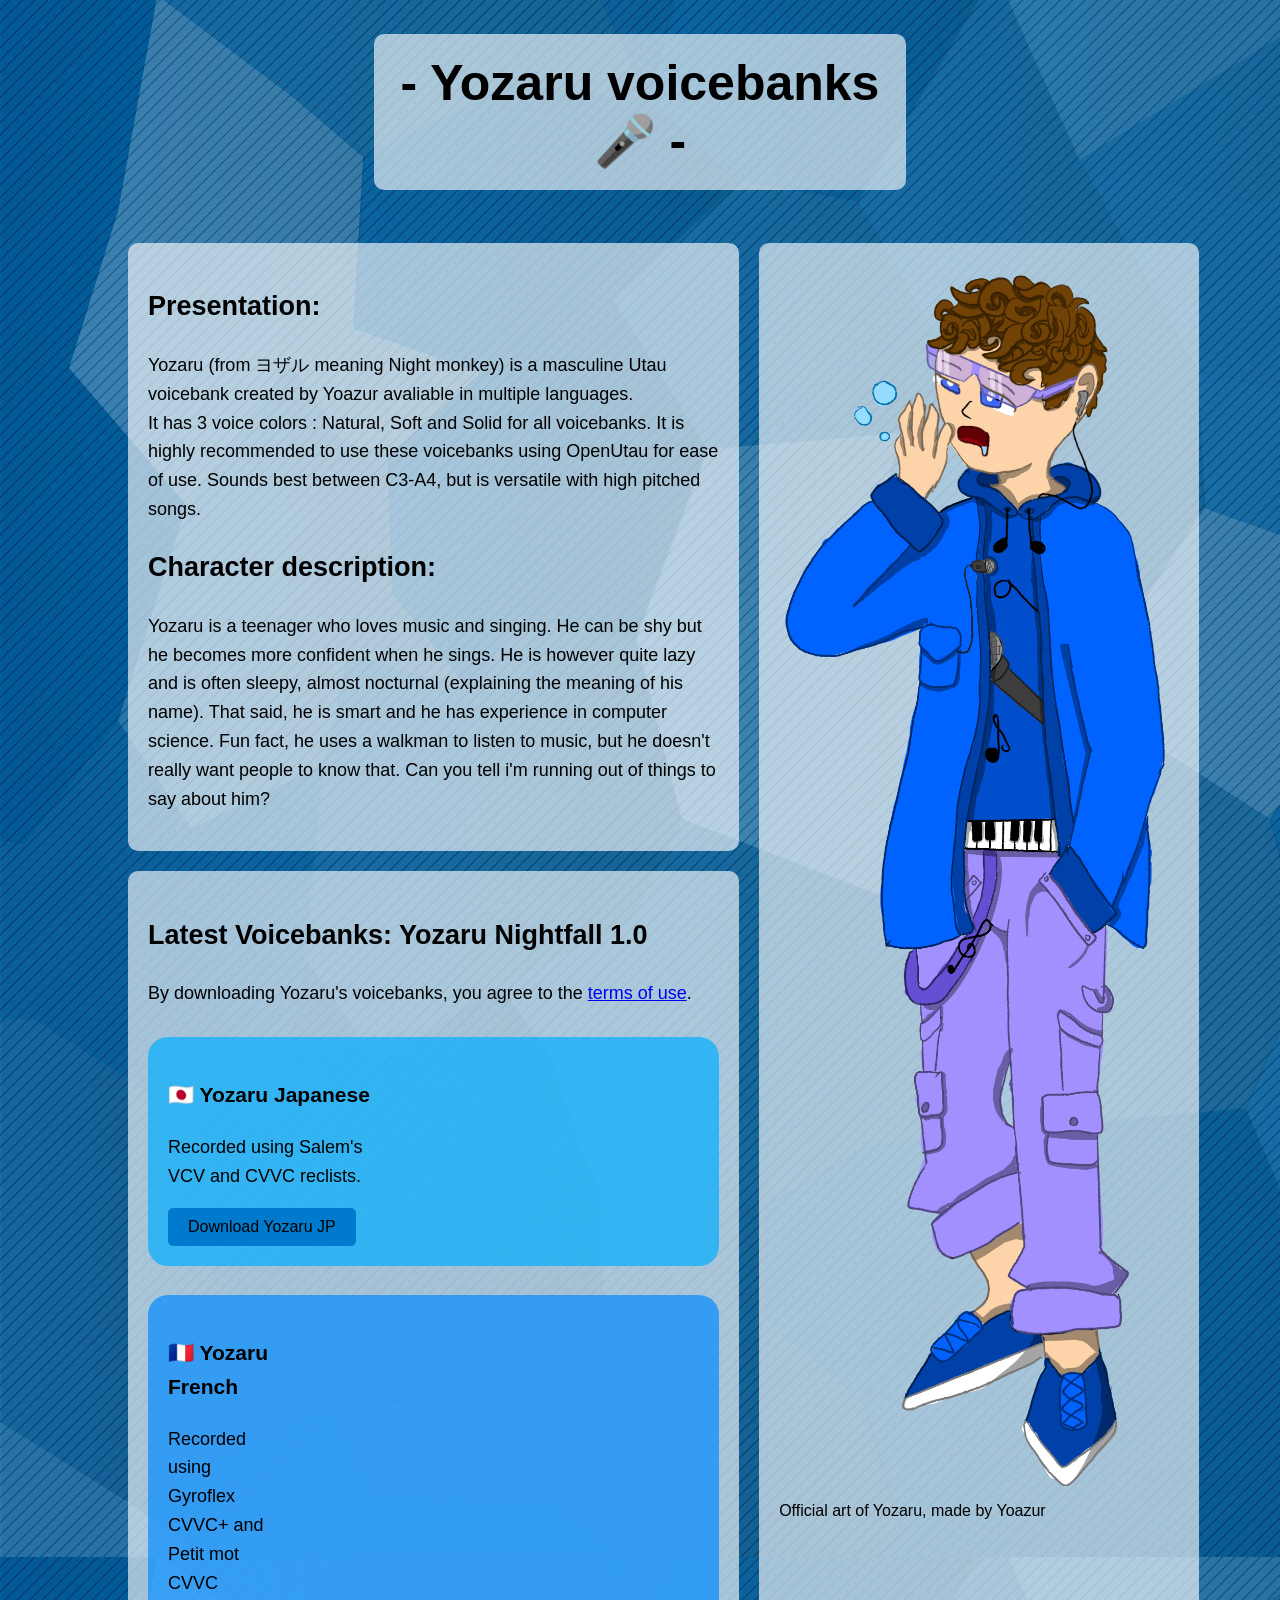
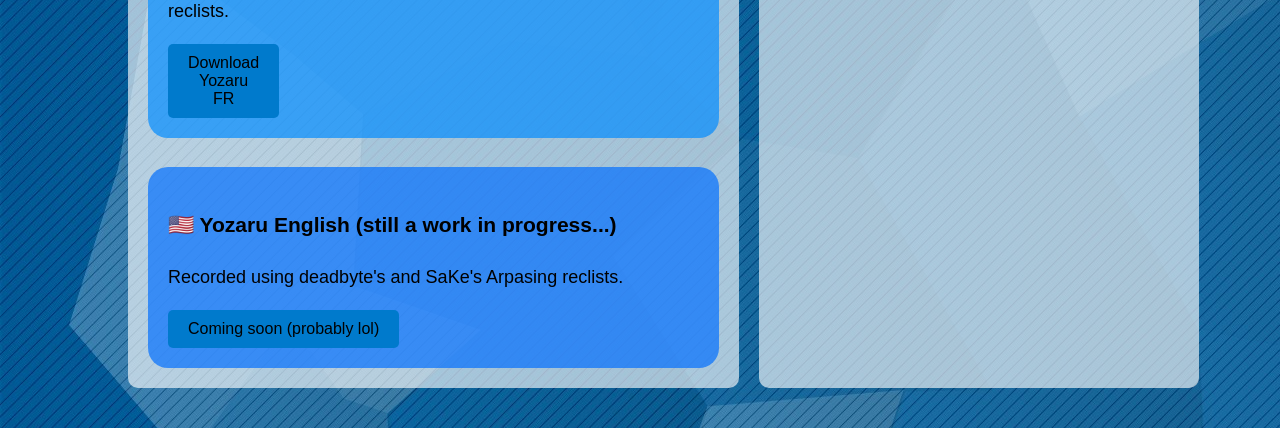
==== index.html @ 1a732247 "Merge branch 'main' of https://github.com/Yo295/Yozaru-Voicebank-Website" ====
<!DOCTYPE html>
<html lang="en">

<head>
    <meta charset="UTF-8">
    <meta name="viewport" content="width=device-width, initial-scale=1.0">
    <title>Yozaru - Home</title>
    <link rel="stylesheet" href="styles.css">
</head>

<body>
    <div class="title">
        <h1>- Yozaru voicebanks &#127908; - </h1>
    </div>
    <div class="content">
        <div class="left">
            <div class="presentation-text">
                <h2>Presentation:</h2>
                <p>Yozaru (from ヨザル meaning Night monkey) is a masculine Utau voicebank created by Yoazur avaliable in
                    multiple
                    languages. <br>It has 3 voice colors : Natural, Soft and Solid for all voicebanks. It is highly
                    recommended to use these voicebanks using OpenUtau for ease of use. Sounds best between C3-A4, but
                    is versatile with high pitched songs.
                </p>
                <h2>Character description:</h2>
                <p>
                    Yozaru is a teenager who loves music and singing. He can be shy but he becomes more confident when
                    he sings. He is however quite lazy and is often sleepy, almost nocturnal (explaining the meaning of
                    his name). That said, he is smart and
                    he has experience in computer science. Fun fact, he uses a walkman to listen to music, but he
                    doesn't really want people to know that. Can you tell i'm running out of things to say about him?
                </p>
            </div>
            <div class="voicebanks">
                <h2>Latest Voicebanks: Yozaru Nightfall 1.0</h2>
                By downloading Yozaru's voicebanks, you agree to the <a href="terms_of_use.html" target="_self">terms of
                    use</a>. <br><br>
                <div class="JP">
                    <div>
                        <h3> &#x1f1ef&#x1f1f5 Yozaru Japanese</h3>
                        <p>Recorded using Salem's VCV and CVVC reclists.
                        </p>
                        <a href="https://drive.google.com/file/d/1qgrfmWkVcoxGDNQdmY0T8PAqtCThz3Hq/view?usp=sharing"
                            target="_blank"><button>Download Yozaru JP</button></a> <br>
                    </div>
                    <div>
                        <iframe width="1517" height="853" src="https://www.youtube.com/embed/-lU3liBdBt4"
                            title="[UTAU COVER] Lost One&#39;s Weeping - Yozaru cover | Voicebank release"
                            frameborder="0"
                            allow="accelerometer; autoplay; clipboard-write; encrypted-media; gyroscope; picture-in-picture; web-share"
                            referrerpolicy="strict-origin-when-cross-origin" allowfullscreen></iframe>
                    </div>
                </div><br>
                <div class="FR">
                    <div>
                        <h3> &#x1f1eb&#x1f1f7 Yozaru French</h3>
                        <p>Recorded using Gyroflex CVVC+ and Petit mot CVVC reclists.
                        </p>
                        <a href="https://drive.google.com/file/d/1gNb3ELRHUPMVfpPlw5T2YALFEEBolM-c/view?usp=sharing"><button>Download Yozaru FR</button></a>
                    </div><br>
                    <div>
                        <iframe width="320" height="180" src="https://www.youtube.com/embed/71ybtT9jLik"
                            title="[UTAU COVER] Tour de France - Yozaru cover | Voicebank release +UST" frameborder="0"
                            allow="accelerometer; autoplay; clipboard-write; encrypted-media; gyroscope; picture-in-picture; web-share"
                            referrerpolicy="strict-origin-when-cross-origin" allowfullscreen></iframe>
                    </div>
                </div> <br>
                <div class="EN">
                    <h3> &#x1f1fa&#x1f1f8 Yozaru English (still a work in progress...)</h3>
                    <p>Recorded using deadbyte's and SaKe's Arpasing reclists.
                    </p>
                    <a href=""><button>Coming soon (probably lol)</button></a>
                </div>
            </div>
        </div>
        <div class="portrait">
            <img src="Yozaru design V3.png" alt="Yozaru portrait design" class="portrait-image">
            <p>Official art of Yozaru, made by Yoazur</p>
        </div>
    </div>
</body>

</html>
---- styles.css ----
@media only screen and (min-width: 1200px) {
body
{
    font-family: Arial, sans-serif;
    background-color: #00b7ff;
    background-image: url('background08.jpg');
    padding-left: 100px;
    padding-right: 100px;
}

.title
{
    text-align: center;
    background-color: #ffffffa1;
    width: 50%;
    margin: 0 auto;
    border-radius: 10px;
}

h1
{
    color: #000000;
    padding: 20px;
    font-size: 50px;
}

.content
{
    margin: 20px auto;
    padding: 20px;
    border-radius: 10px;
    display: flex;
    flex-direction: row;
    gap: 20px;
    
}

.presentation-text
{
    font-size: 18px;
    line-height: 1.6;
    align-self: flex-start;
    background-color: #ffffffa1;
    padding: 20px;
    border-radius: 10px;
    height: auto;
}

.portrait
{
    max-width: 1000px;
    height: auto;
    background-color: #ffffffa1;
    padding: 20px;
    border-radius: 10px;
}

.portrait-image
{
    max-width: 400px;
    height: auto;
    display: block;
    margin: 0 auto;
}

.voicebanks
{
    background-color: #ffffffa1;
    padding: 20px;
    border-radius: 10px;
    height: auto;
    font-size: 18px;
    line-height: 1.6;
}

.left
{
    display: flex;
    flex-direction: column;
    gap: 20px;
}

button
{
    background-color: #007acc;
    color: #000000;
    padding: 10px 20px;
    border: none;
    border-radius: 5px;
    cursor: pointer;
    font-size: 16px;
}

.JP
{
    background-color: #00aeffb0;
    padding: 20px;
    border-radius: 20px;
    color: #000000;
    display: flex;
}

.FR
{
    background-color: #008cffb0;
    padding: 20px;
    border-radius: 20px;
    color: #000000;
    display: flex;
    gap: 60px;
}

.EN
{
    background-color: #006effb0;
    padding: 20px;
    border-radius: 20px;
    color: #000000;
}

iframe
{
    border-radius: 20px;
    height: auto;
    width: auto;
}

}















@media only screen and (max-width: 1200px) {
body
{
    font-family: Arial, sans-serif;
    background-color: #00b7ff;
    background-image: url('background08.jpg');
    padding-left: 5px;
    padding-right: 5px;
}

.title
{
    text-align: center;
    background-color: #ffffffa1;
    width: 100%;
    margin: 0 auto;
    border-radius: 10px;
    font-size: 24px;
}

h1
{
    color: #000000;
    padding: 20px;
    font-size: 50px;
}

.content
{
    margin: 20px auto;
    padding: 0px;
    border-radius: 10px;
    display: flex;
    flex-direction: column;
    gap: 20px;
    
}

.presentation-text
{
    font-size: 18px;
    line-height: 1.6;
    align-self: flex-start;
    background-color: #ffffffa1;
    padding: 20px;
    border-radius: 10px;
    height: auto;
}

.portrait
{
    max-width: 1000px;
    height: auto;
    background-color: #ffffffa1;
    padding: 20px;
    border-radius: 10px;
}

.portrait-image
{
    max-width: 400px;
    height: auto;
    display: block;
    margin: 0 auto;
}

.voicebanks
{
    background-color: #ffffffa1;
    padding: 20px;
    border-radius: 10px;
    height: auto;
    font-size: 18px;
    line-height: 1.6;
}

.left
{
    display: flex;
    flex-direction: column;
    gap: 20px;
}

button
{
    background-color: #007acc;
    color: #000000;
    padding: 10px 20px;
    border: none;
    border-radius: 5px;
    cursor: pointer;
    font-size: 16px;
}

.JP
{
    background-color: #00aeffb0;
    padding: 20px;
    border-radius: 20px;
    color: #000000;
}

.JP iframe {
    max-width: 720px;
    width: 100%;
}

.FR
{
    background-color: #008cffb0;
    padding: 20px;
    border-radius: 20px;
    color: #000000;
}

.FR iframe {
    max-width: 720px;
    width: 100%;
}

.EN
{
    background-color: #006effb0;
    padding: 20px;
    border-radius: 20px;
    color: #000000;
}

iframe
{
    border-radius: 20px;
    height: auto;
    width: auto;
}

.portrait-image
{
    max-width: 100%;
    height: auto;
    display: block;
    margin: 0 auto;
}

}
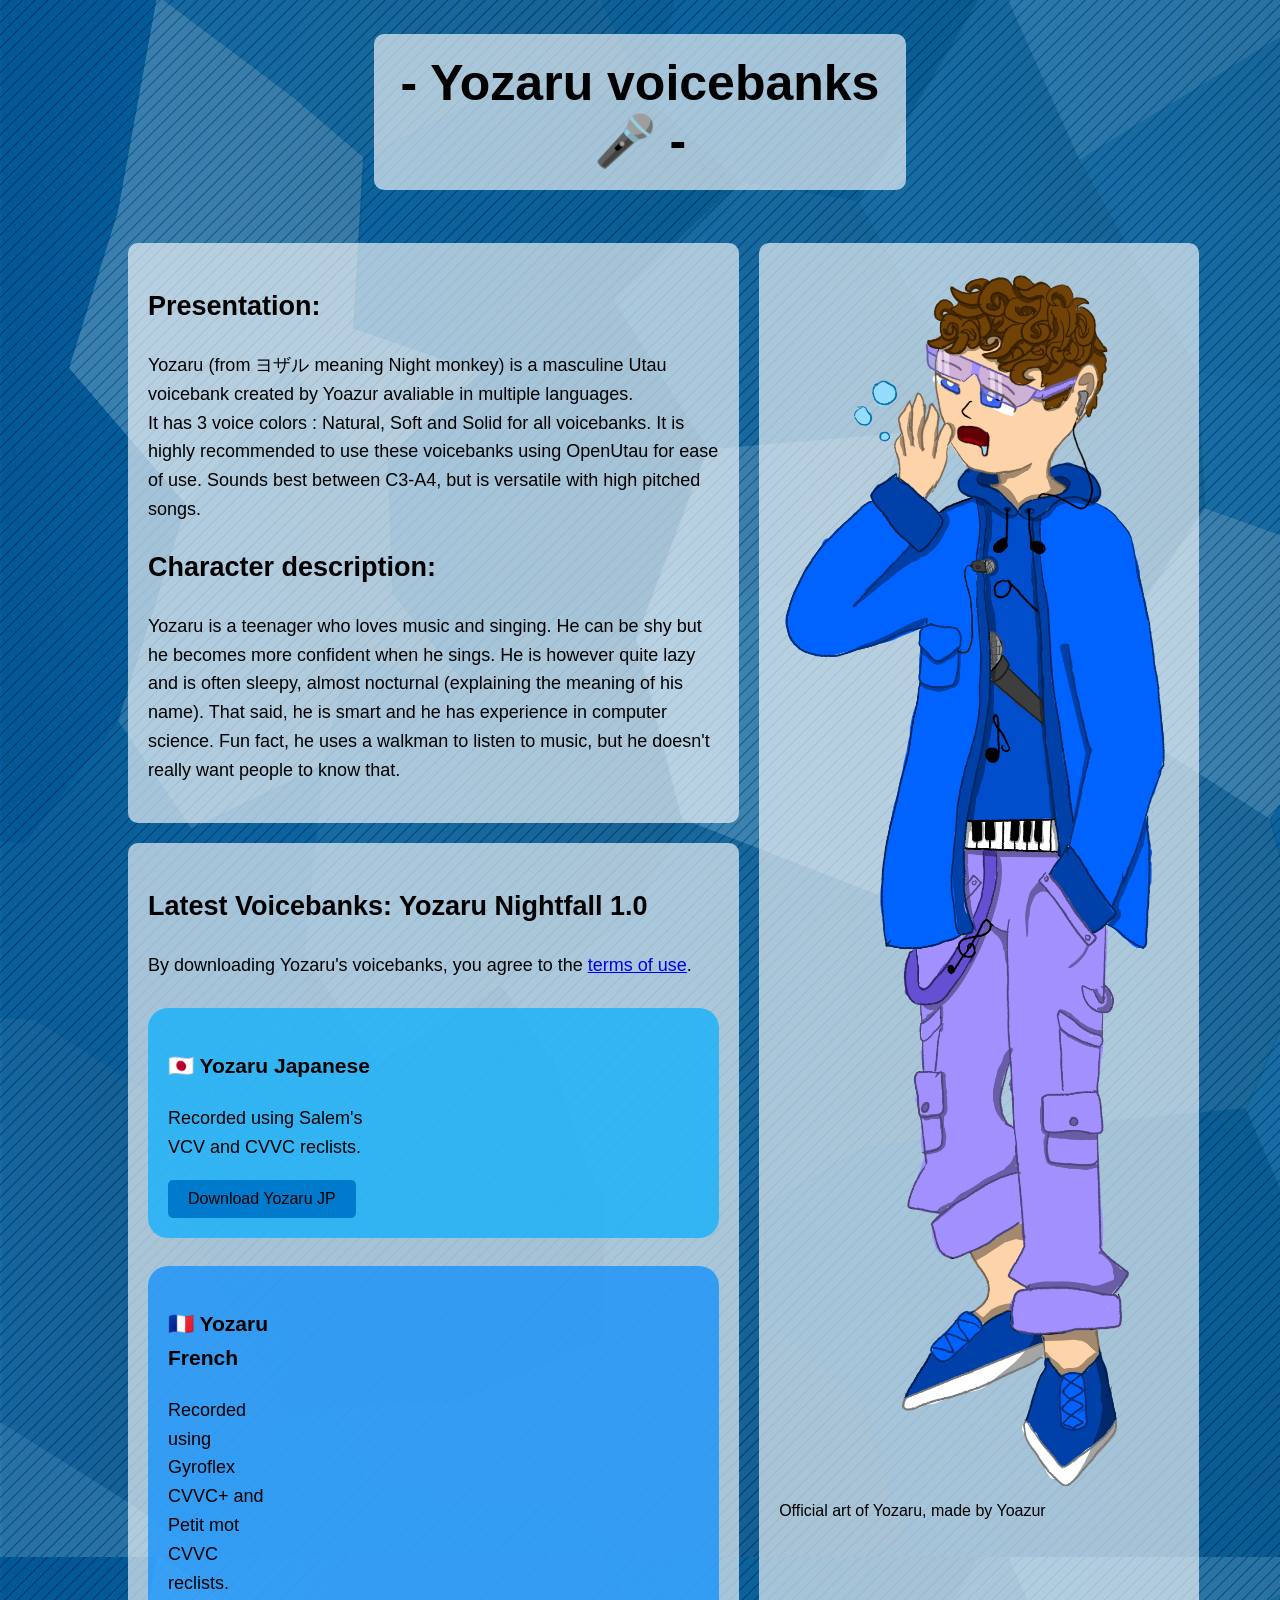
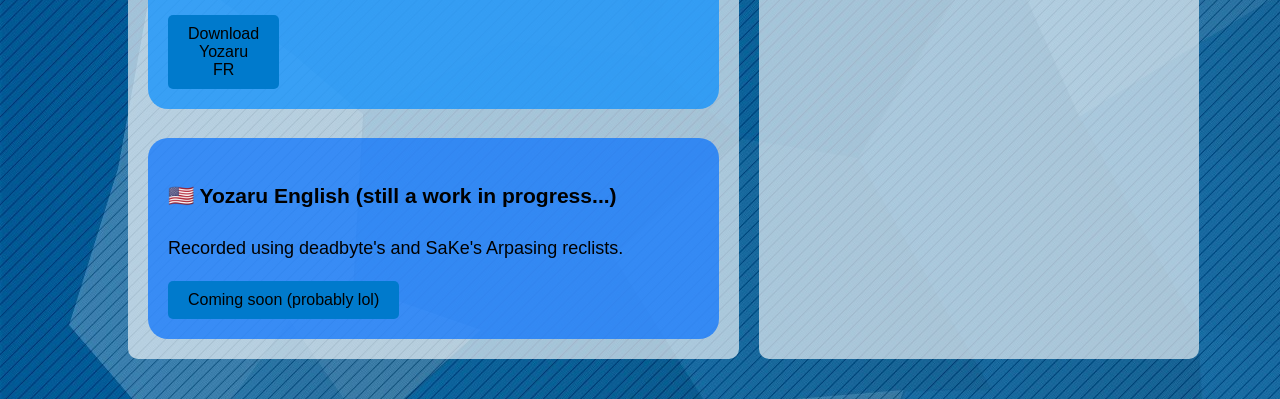
==== commit d82dd76f: "yeye whateber" ====
--- a/index.html
+++ b/index.html
@@ -28,7 +28,7 @@
                     he sings. He is however quite lazy and is often sleepy, almost nocturnal (explaining the meaning of
                     his name). That said, he is smart and
                     he has experience in computer science. Fun fact, he uses a walkman to listen to music, but he
-                    doesn't really want people to know that. Can you tell i'm running out of things to say about him?
+                    doesn't really want people to know that.
                 </p>
             </div>
             <div class="voicebanks">
@@ -42,7 +42,7 @@
                         </p>
                         <a href="https://drive.google.com/file/d/1qgrfmWkVcoxGDNQdmY0T8PAqtCThz3Hq/view?usp=sharing"
                             target="_blank"><button>Download Yozaru JP</button></a> <br>
-                    </div>
+                    </div><br>
                     <div>
                         <iframe width="1517" height="853" src="https://www.youtube.com/embed/-lU3liBdBt4"
                             title="[UTAU COVER] Lost One&#39;s Weeping - Yozaru cover | Voicebank release"
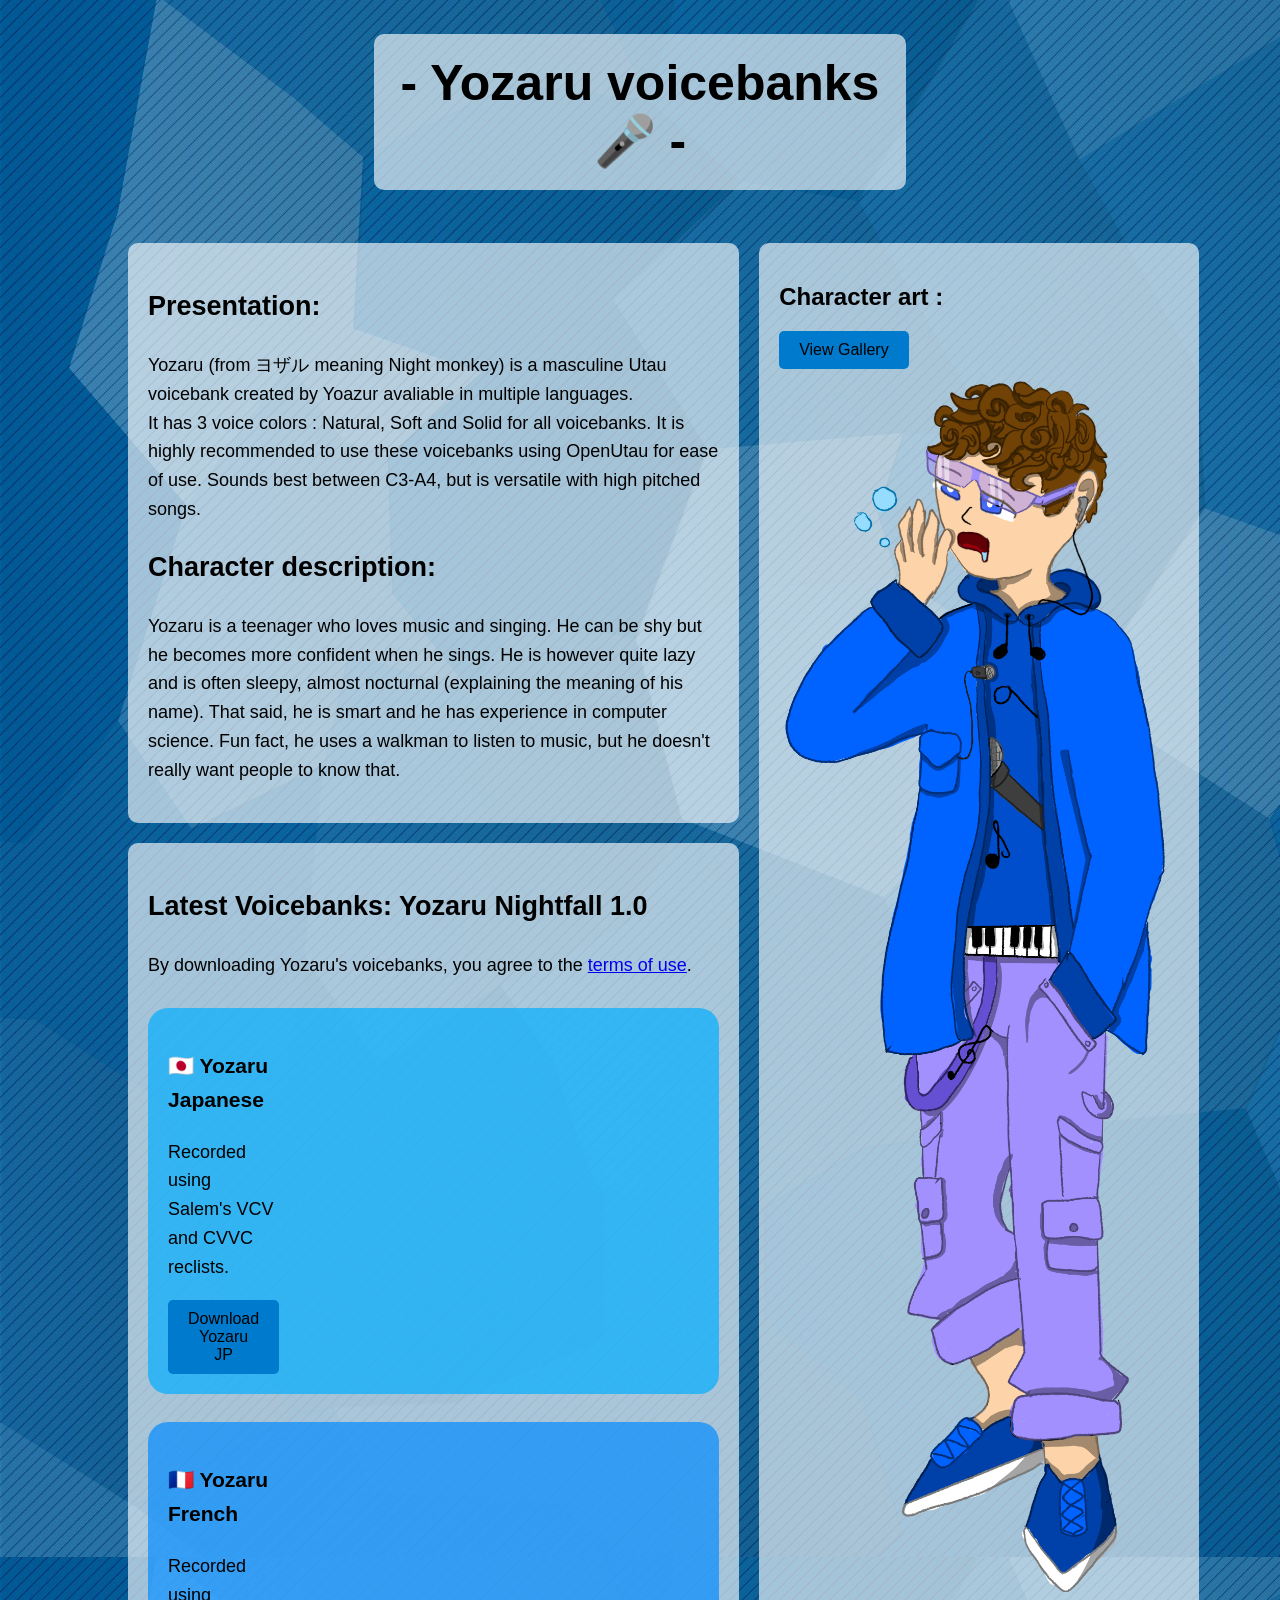
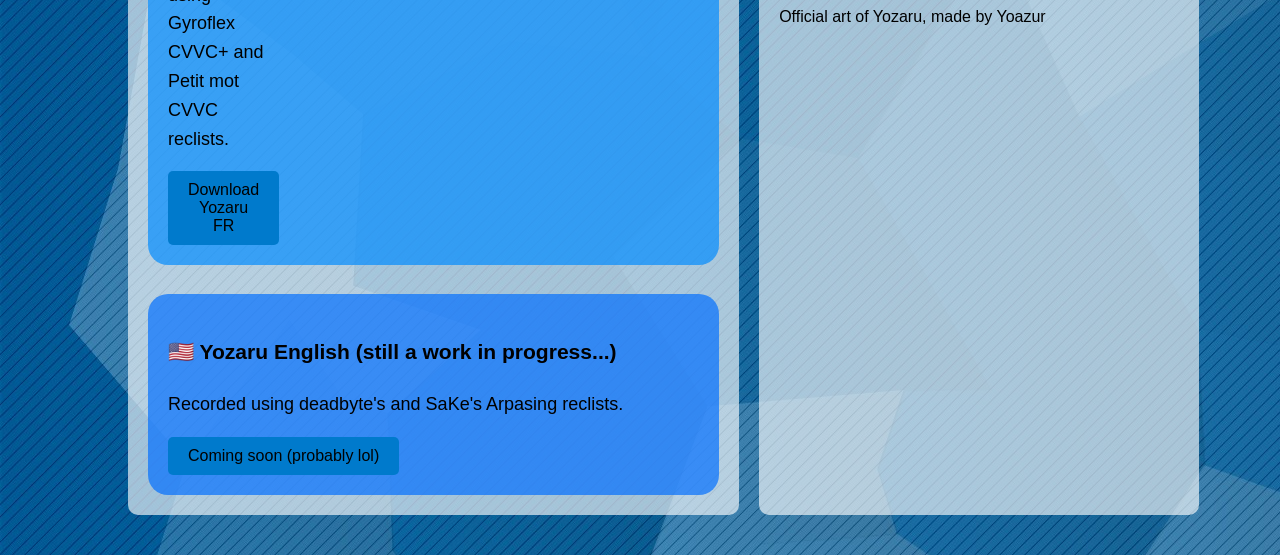
==== commit 6562c736: "add gallery" ====
--- a/index.html
+++ b/index.html
@@ -74,6 +74,8 @@
             </div>
         </div>
         <div class="portrait">
+            <h2>Character art :</h2>
+            <a href="gallery.html" target="_self"><button>View Gallery</button></a>
             <img src="Yozaru design V3.png" alt="Yozaru portrait design" class="portrait-image">
             <p>Official art of Yozaru, made by Yoazur</p>
         </div>
--- a/styles.css
+++ b/styles.css
@@ -35,6 +35,15 @@
     
 }
 
+.content-gallery
+{
+    margin: 20px auto;
+    padding: 20px;
+    border-radius: 10px;
+    display: flex;
+    gap: 20px;
+}
+
 .presentation-text
 {
     font-size: 18px;
@@ -44,6 +53,13 @@
     padding: 20px;
     border-radius: 10px;
     height: auto;
+}
+.image-gallery
+{
+    max-width: auto;
+    max-height: 700px;
+    display: block;
+    margin: 0 auto;
 }
 
 .portrait
@@ -98,6 +114,7 @@
     border-radius: 20px;
     color: #000000;
     display: flex;
+    gap: 60px;
 }
 
 .FR
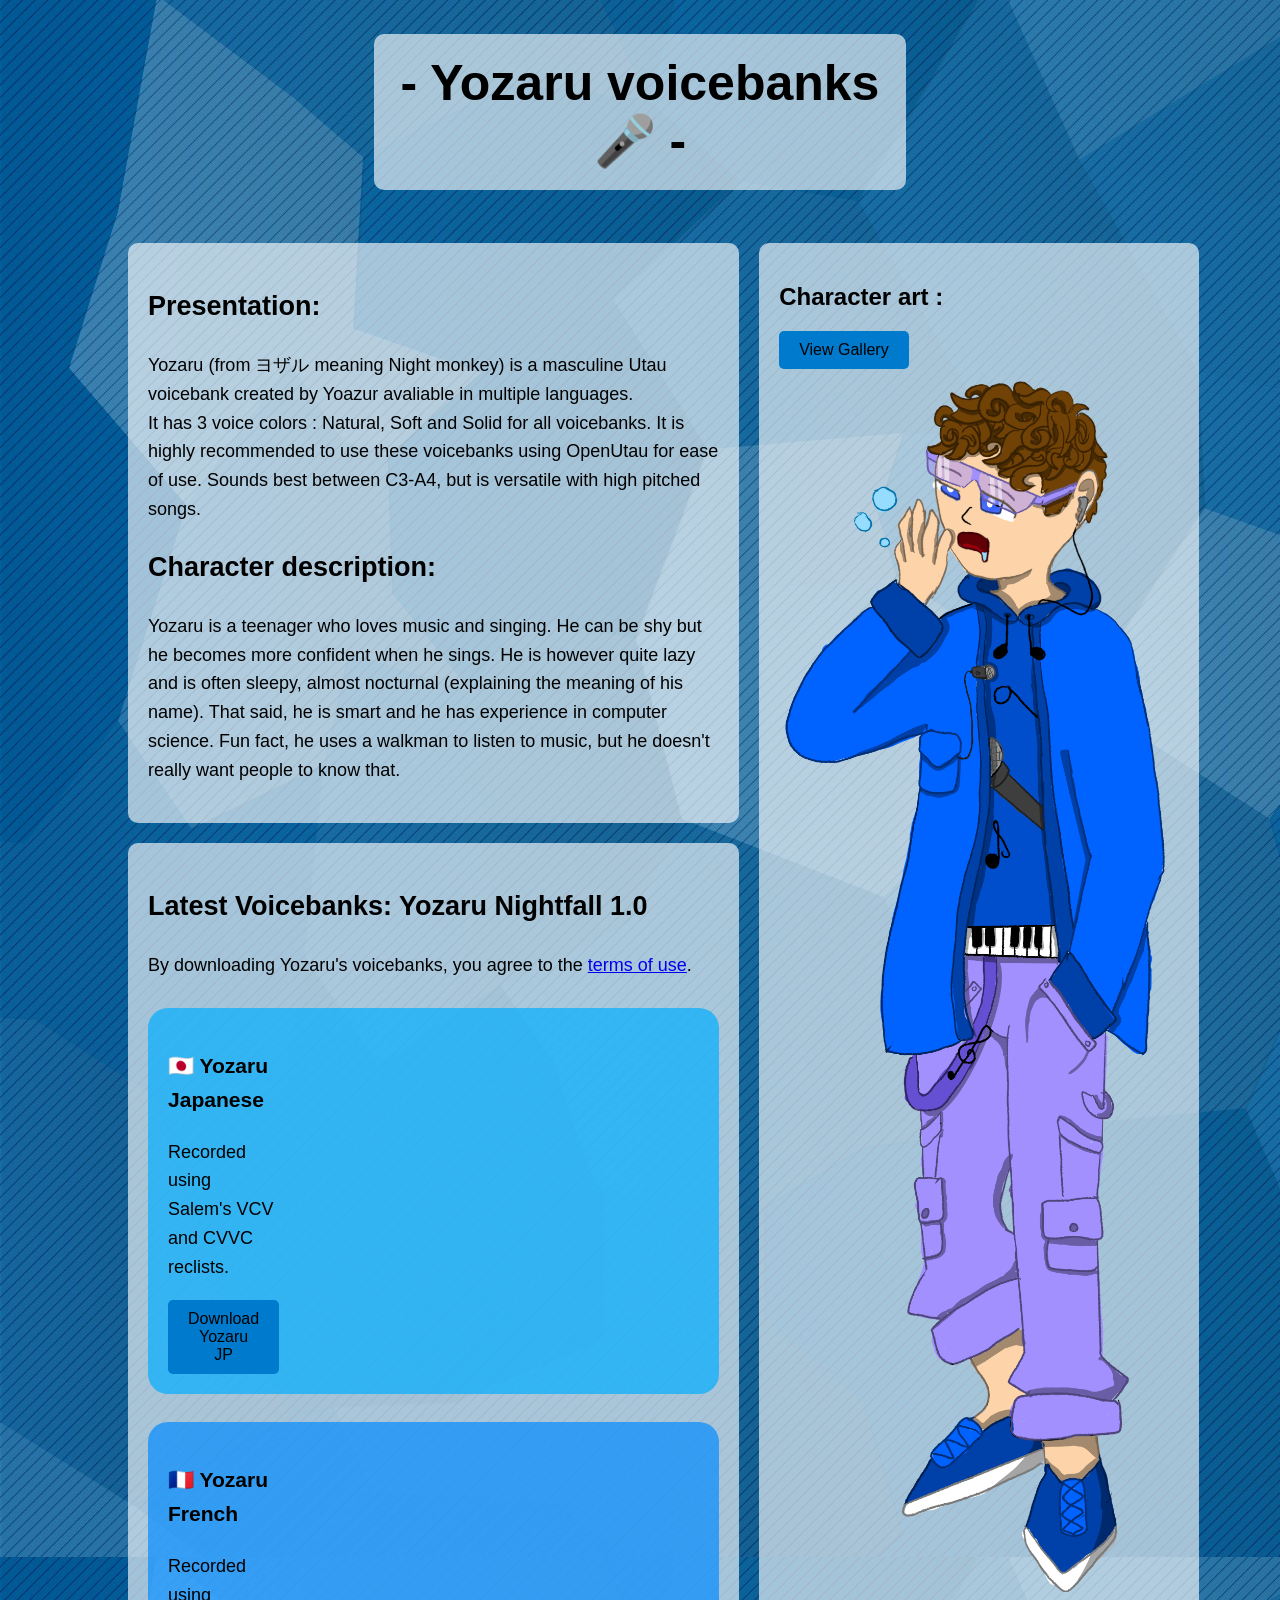
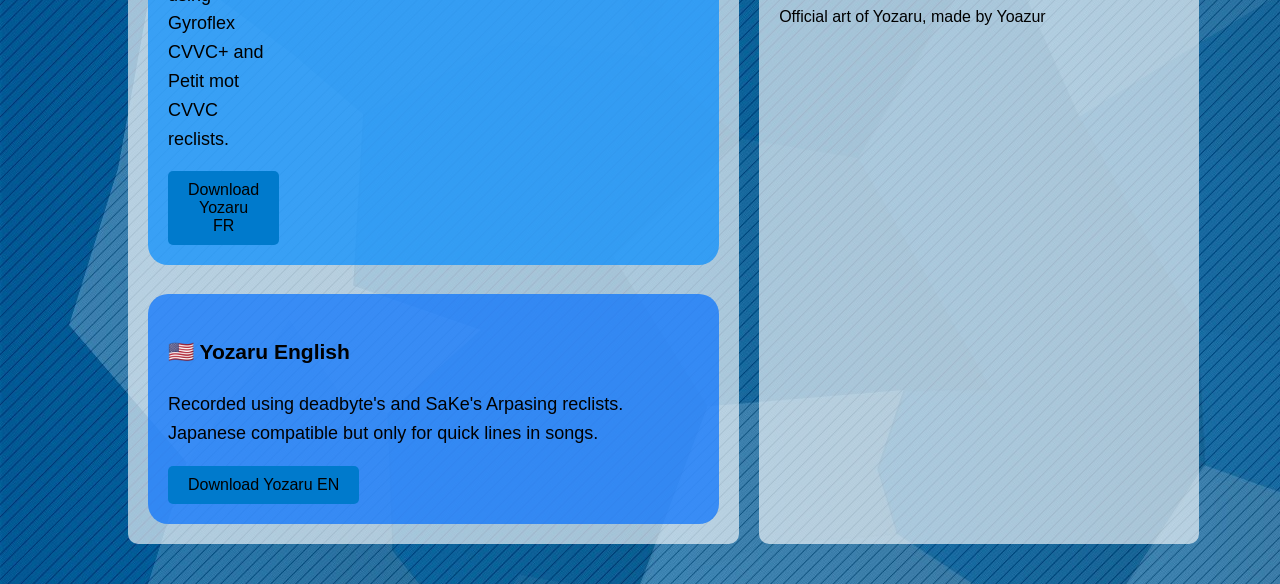
==== commit 02fdf924: "english" ====
--- a/index.html
+++ b/index.html
@@ -66,10 +66,10 @@
                     </div>
                 </div> <br>
                 <div class="EN">
-                    <h3> &#x1f1fa&#x1f1f8 Yozaru English (still a work in progress...)</h3>
-                    <p>Recorded using deadbyte's and SaKe's Arpasing reclists.
+                    <h3> &#x1f1fa&#x1f1f8 Yozaru English</h3>
+                    <p>Recorded using deadbyte's and SaKe's Arpasing reclists. Japanese compatible but only for quick lines in songs.
                     </p>
-                    <a href=""><button>Coming soon (probably lol)</button></a>
+                    <a href="https://drive.google.com/file/d/1eNWpJjnKiKZNLQ32h7y1yiKehe2l4E7-/view?usp=sharing"><button>Download Yozaru EN</button></a>
                 </div>
             </div>
         </div>
--- a/styles.css
+++ b/styles.css
@@ -54,10 +54,27 @@
     border-radius: 10px;
     height: auto;
 }
+
+.presentation-text img
+{
+    max-width: 100%;
+    height: auto;
+}
+
+
 .image-gallery
 {
     max-width: auto;
     max-height: 700px;
+    display: block;
+    margin: 0 auto;
+}
+
+.image-gallery2
+{
+    max-width: auto;
+    max-height: 700px;
+    height: auto;
     display: block;
     margin: 0 auto;
 }
@@ -142,12 +159,37 @@
     width: auto;
 }
 
-}
-
-
-
-
-
+.fanarts
+{
+    display: flex;
+    flex-direction: row;
+    gap: 20px;
+    height: auto;
+}
+
+.fanart
+{
+    background-color: #ffffffa1;
+    padding: 20px;
+    border-radius: 10px;
+    height: auto;
+    max-width: 600px;
+    flex: 1;
+    font-size: 18px;
+    line-height: 1.6;
+    text-align: center;
+}
+
+.fanart img
+{
+    max-width: 100%;
+    height: auto;
+    display: block;
+}
+
+
+
+}
 
 
 
@@ -207,6 +249,12 @@
     height: auto;
 }
 
+.presentation-text img
+{
+    max-width: 100%;
+    height: auto;
+}
+
 .portrait
 {
     max-width: 1000px;
@@ -301,4 +349,46 @@
     margin: 0 auto;
 }
 
+.content-gallery
+{
+    margin: 20px auto;
+    padding: 20px;
+    border-radius: 10px;
+    gap: 20px;
+}
+
+.image-gallery
+{
+    max-width: auto;
+    display: block;
+    margin: 0 auto;
+}
+
+.fanarts
+{
+    display: flex;
+    flex-direction: column;
+    gap: 20px;
+    height: auto;
+}
+
+.fanart
+{
+    background-color: #ffffffa1;
+    padding: 20px;
+    border-radius: 10px;
+    height: auto;
+    max-width: 100%;
+    font-size: 18px;
+    line-height: 1.6;
+    text-align: center;
+}
+
+.fanart img
+{
+    max-width: 100%;
+    height: auto;
+    display: block;
+}
+
 }
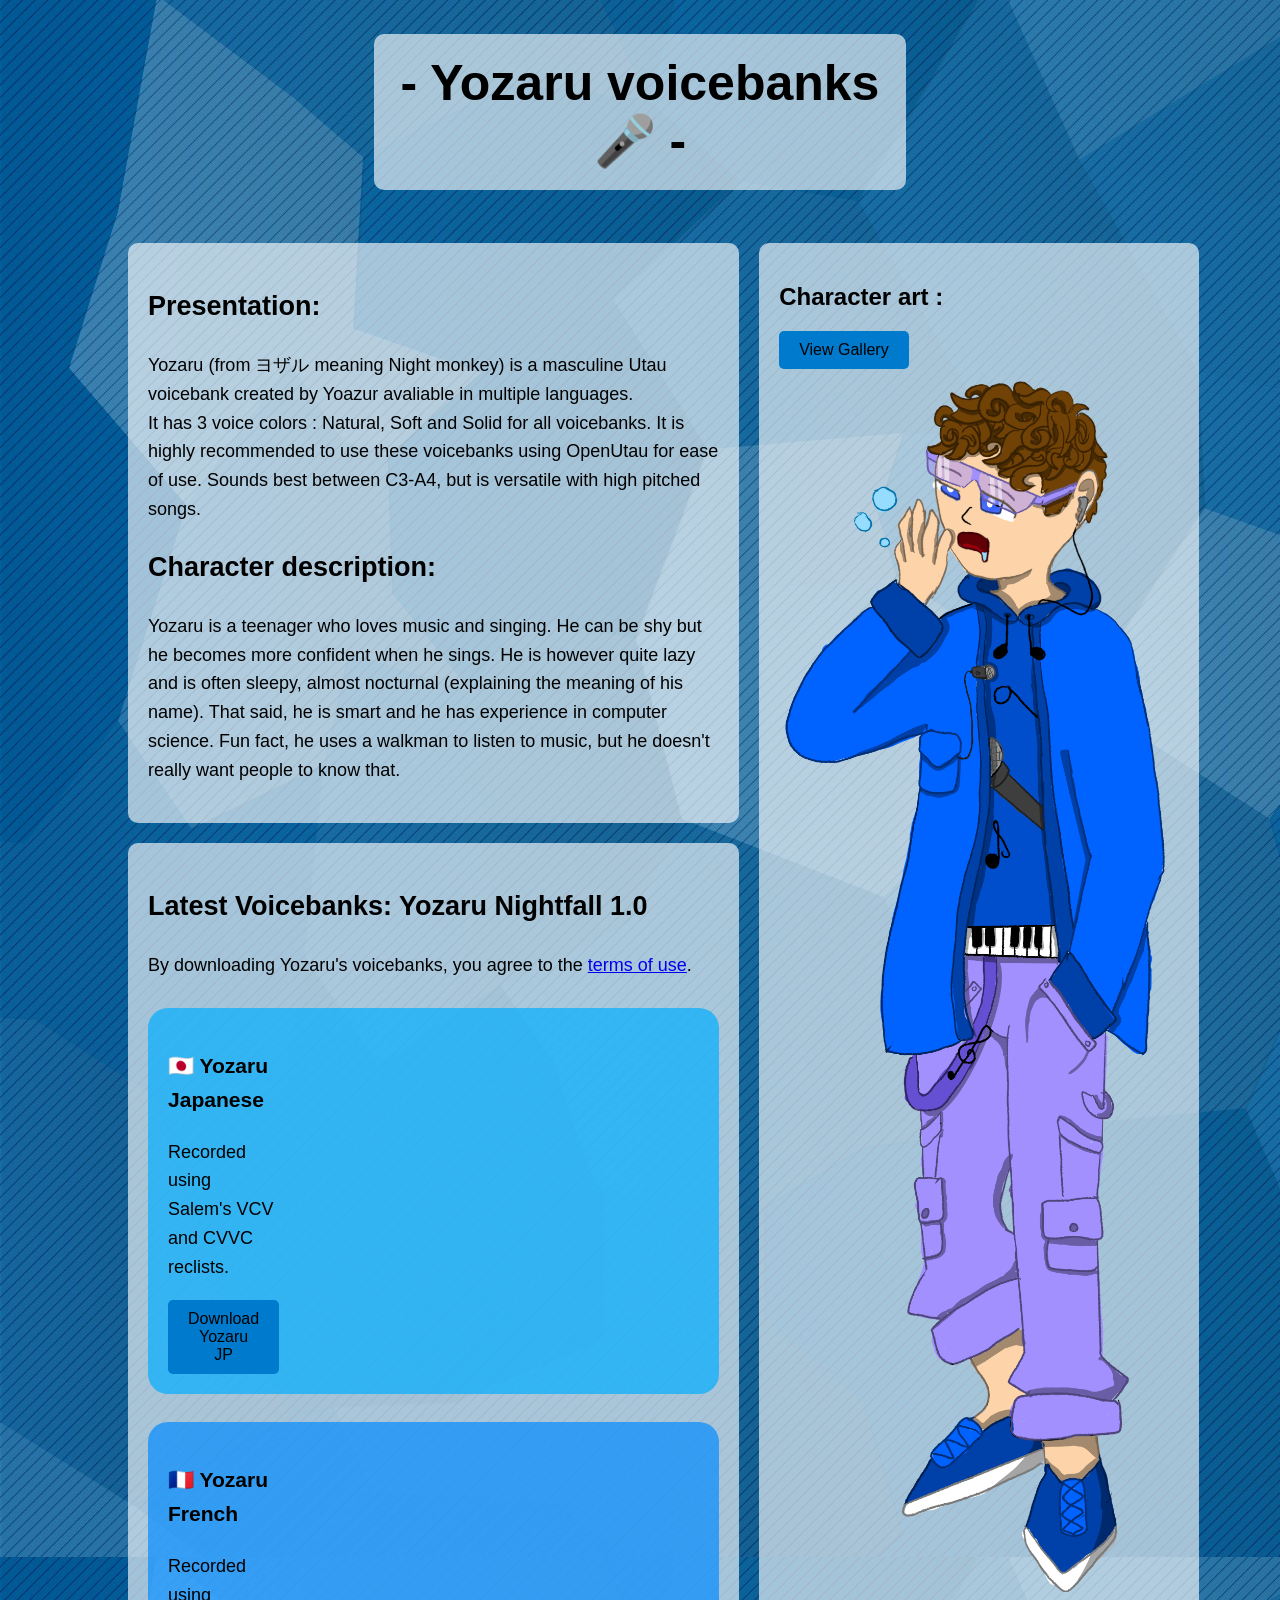
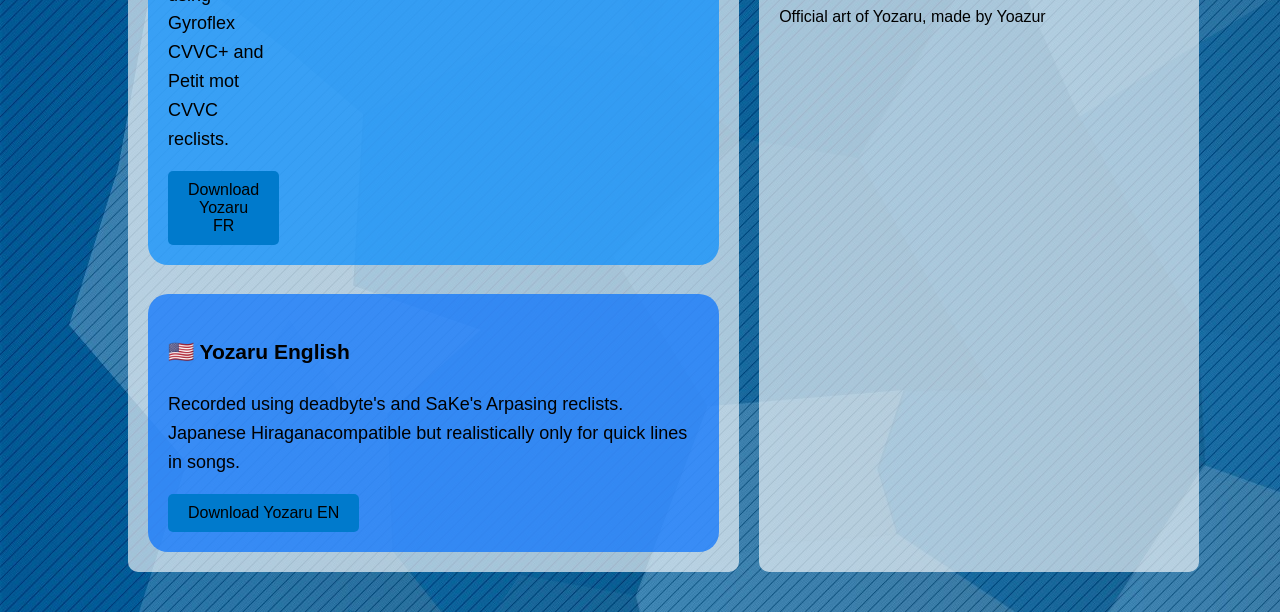
==== commit 6fb83cd6: "sdthgjgfkjfyhdf" ====
--- a/index.html
+++ b/index.html
@@ -67,7 +67,7 @@
                 </div> <br>
                 <div class="EN">
                     <h3> &#x1f1fa&#x1f1f8 Yozaru English</h3>
-                    <p>Recorded using deadbyte's and SaKe's Arpasing reclists. Japanese compatible but only for quick lines in songs.
+                    <p>Recorded using deadbyte's and SaKe's Arpasing reclists. Japanese Hiraganacompatible but realistically only for quick lines in songs.
                     </p>
                     <a href="https://drive.google.com/file/d/1eNWpJjnKiKZNLQ32h7y1yiKehe2l4E7-/view?usp=sharing"><button>Download Yozaru EN</button></a>
                 </div>
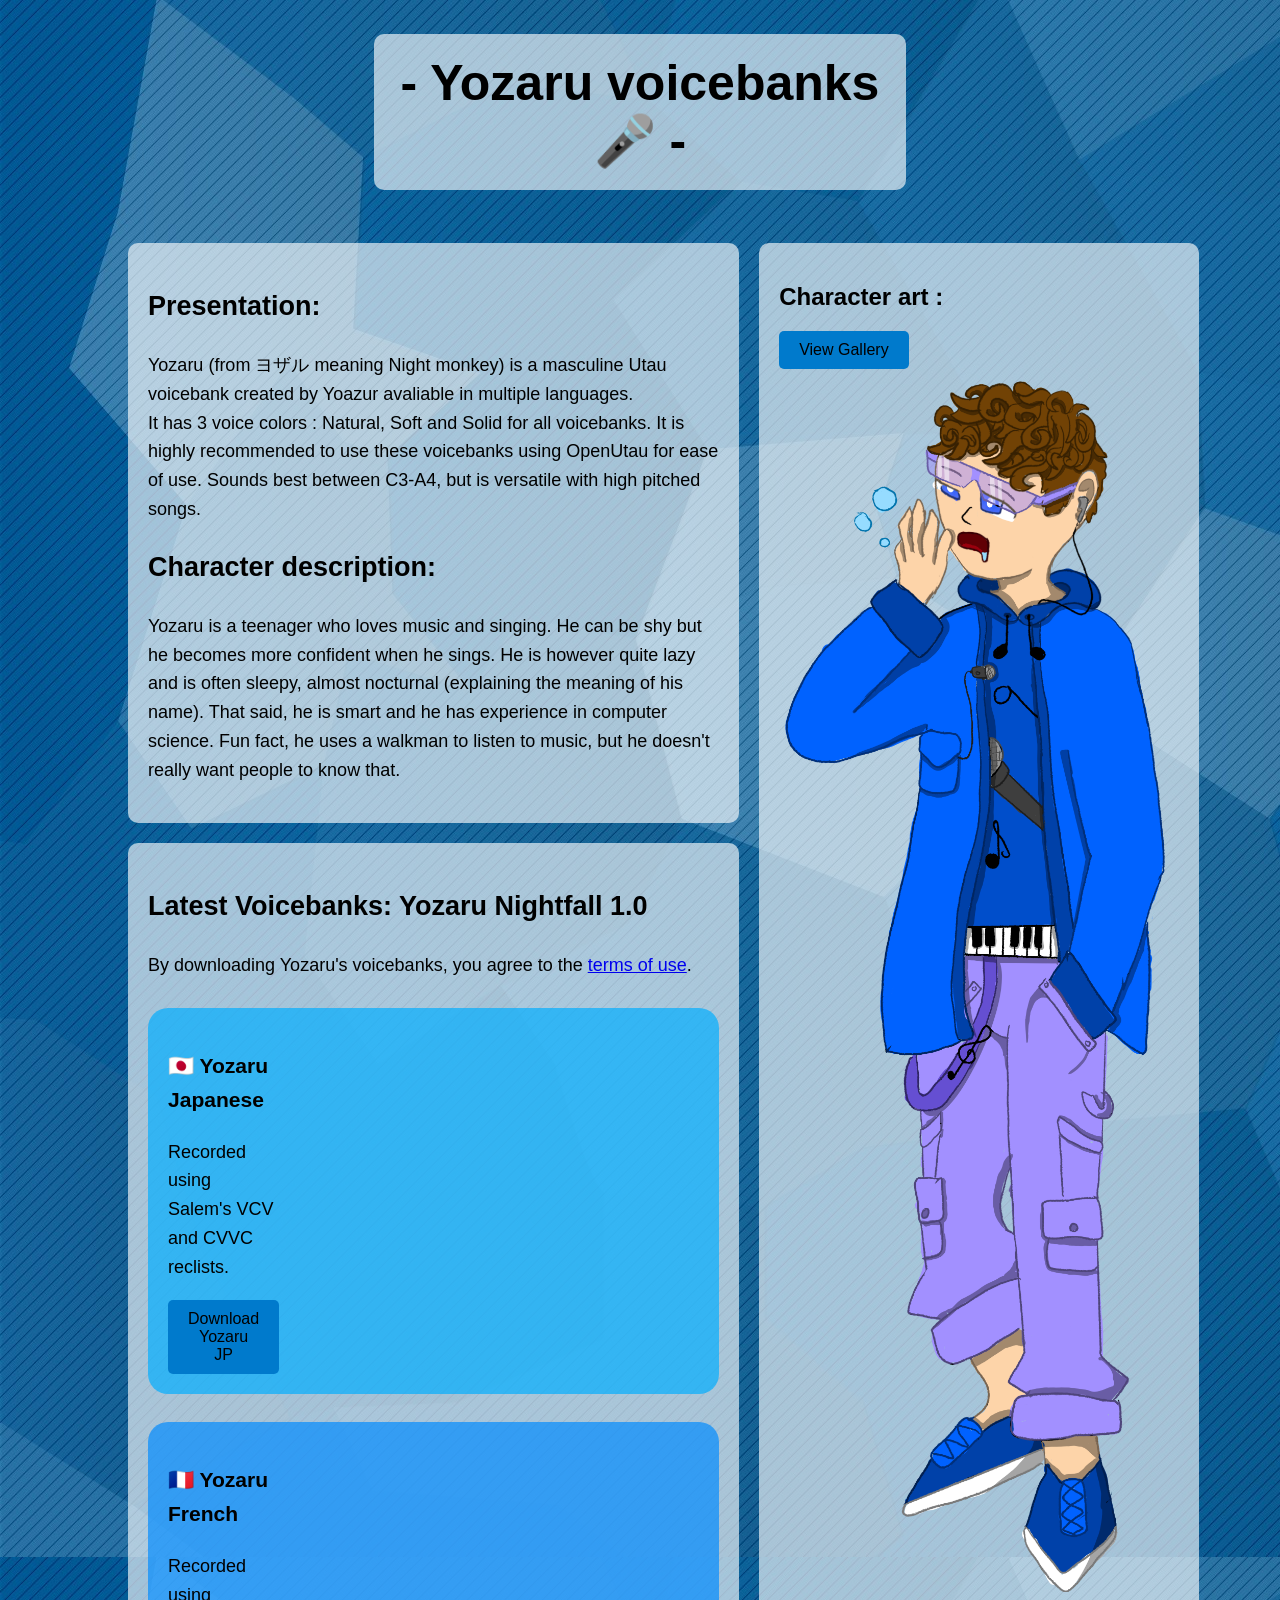
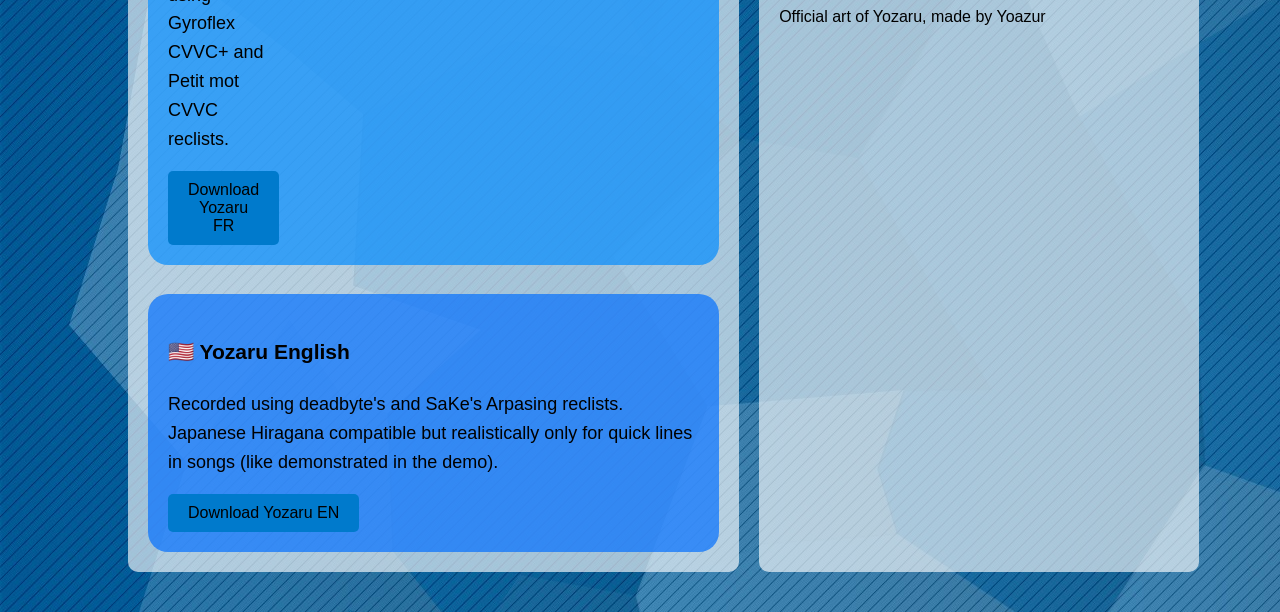
==== commit 0e3ed6de: "thjtytukuil" ====
--- a/index.html
+++ b/index.html
@@ -67,7 +67,7 @@
                 </div> <br>
                 <div class="EN">
                     <h3> &#x1f1fa&#x1f1f8 Yozaru English</h3>
-                    <p>Recorded using deadbyte's and SaKe's Arpasing reclists. Japanese Hiraganacompatible but realistically only for quick lines in songs.
+                    <p>Recorded using deadbyte's and SaKe's Arpasing reclists. Japanese Hiragana compatible but realistically only for quick lines in songs (like demonstrated in the demo).
                     </p>
                     <a href="https://drive.google.com/file/d/1eNWpJjnKiKZNLQ32h7y1yiKehe2l4E7-/view?usp=sharing"><button>Download Yozaru EN</button></a>
                 </div>
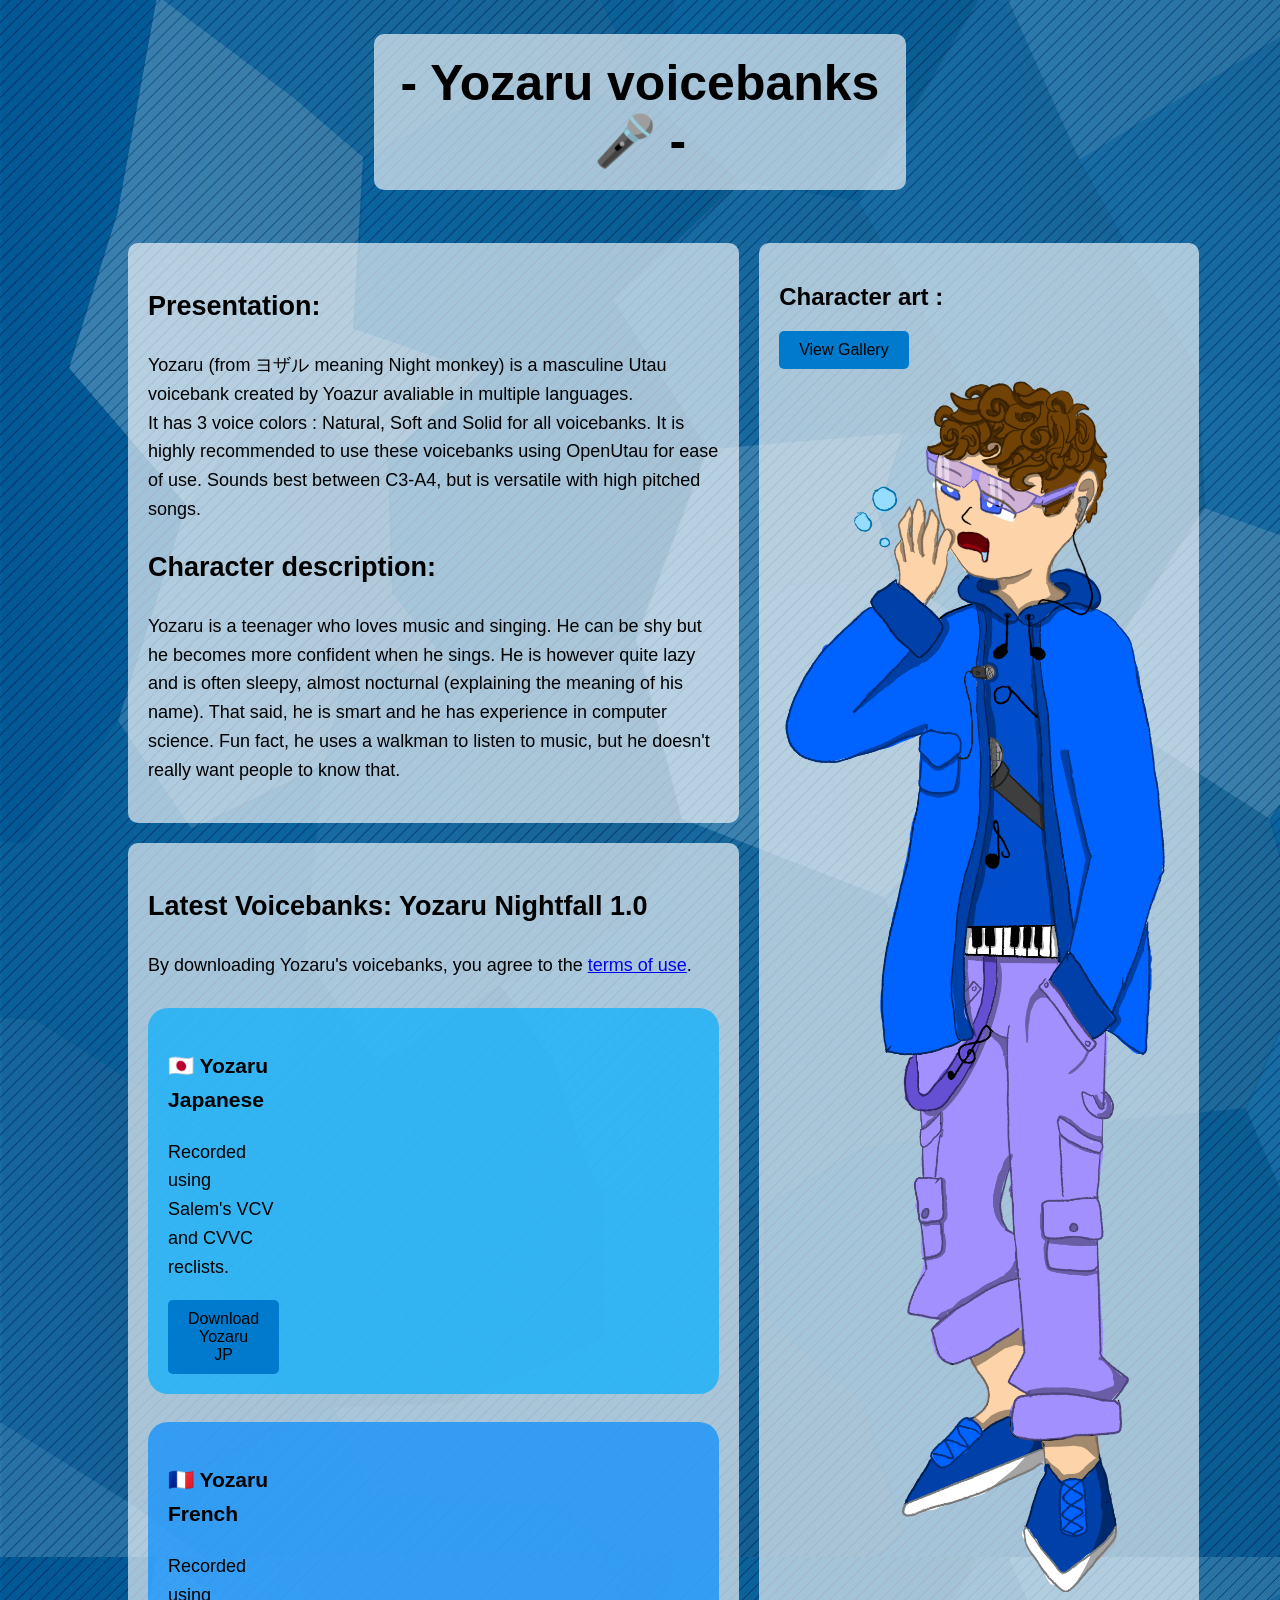
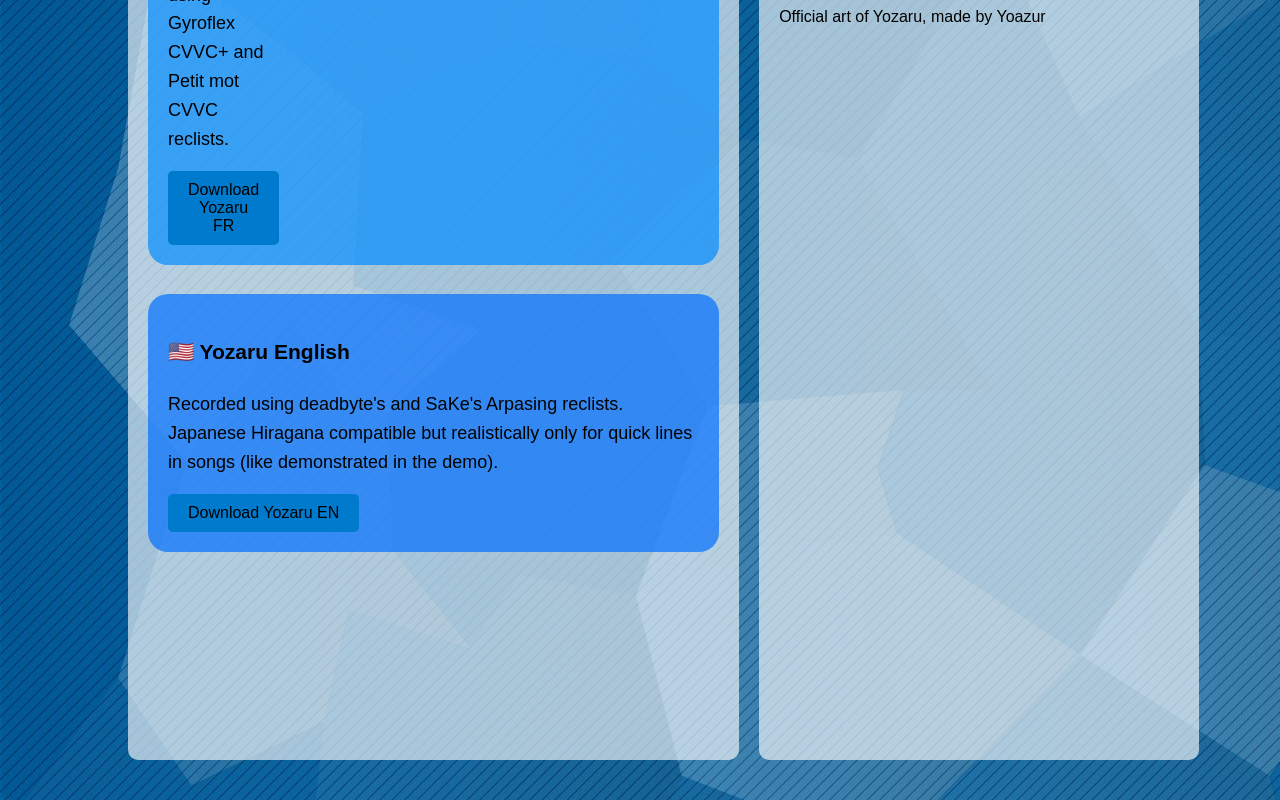
==== commit 8f959fd0: "wetuyerwywr" ====
--- a/index.html
+++ b/index.html
@@ -56,7 +56,8 @@
                         <h3> &#x1f1eb&#x1f1f7 Yozaru French</h3>
                         <p>Recorded using Gyroflex CVVC+ and Petit mot CVVC reclists.
                         </p>
-                        <a href="https://drive.google.com/file/d/1gNb3ELRHUPMVfpPlw5T2YALFEEBolM-c/view?usp=sharing"><button>Download Yozaru FR</button></a>
+                        <a href="https://drive.google.com/file/d/1gNb3ELRHUPMVfpPlw5T2YALFEEBolM-c/view?usp=sharing"><button>Download
+                                Yozaru FR</button></a>
                     </div><br>
                     <div>
                         <iframe width="320" height="180" src="https://www.youtube.com/embed/71ybtT9jLik"
@@ -67,9 +68,17 @@
                 </div> <br>
                 <div class="EN">
                     <h3> &#x1f1fa&#x1f1f8 Yozaru English</h3>
-                    <p>Recorded using deadbyte's and SaKe's Arpasing reclists. Japanese Hiragana compatible but realistically only for quick lines in songs (like demonstrated in the demo).
+                    <p>Recorded using deadbyte's and SaKe's Arpasing reclists. Japanese Hiragana compatible but
+                        realistically only for quick lines in songs (like demonstrated in the demo).
                     </p>
-                    <a href="https://drive.google.com/file/d/1eNWpJjnKiKZNLQ32h7y1yiKehe2l4E7-/view?usp=sharing"><button>Download Yozaru EN</button></a>
+                    <a href="https://drive.google.com/file/d/1eNWpJjnKiKZNLQ32h7y1yiKehe2l4E7-/view?usp=sharing"><button>Download
+                            Yozaru EN</button></a>
+                </div><br>
+                <div>
+                    <iframe width="1449" height="815" src="https://www.youtube.com/embed/IvIbfmieSto"
+                        title="[UTAU COVER] LOVELY♥CAVITY -  ft. Yozaru | Voicebank release" frameborder="0"
+                        allow="accelerometer; autoplay; clipboard-write; encrypted-media; gyroscope; picture-in-picture; web-share"
+                        referrerpolicy="strict-origin-when-cross-origin" allowfullscreen></iframe>
                 </div>
             </div>
         </div>
@@ -82,4 +91,4 @@
     </div>
 </body>
 
-</html>
+</html>
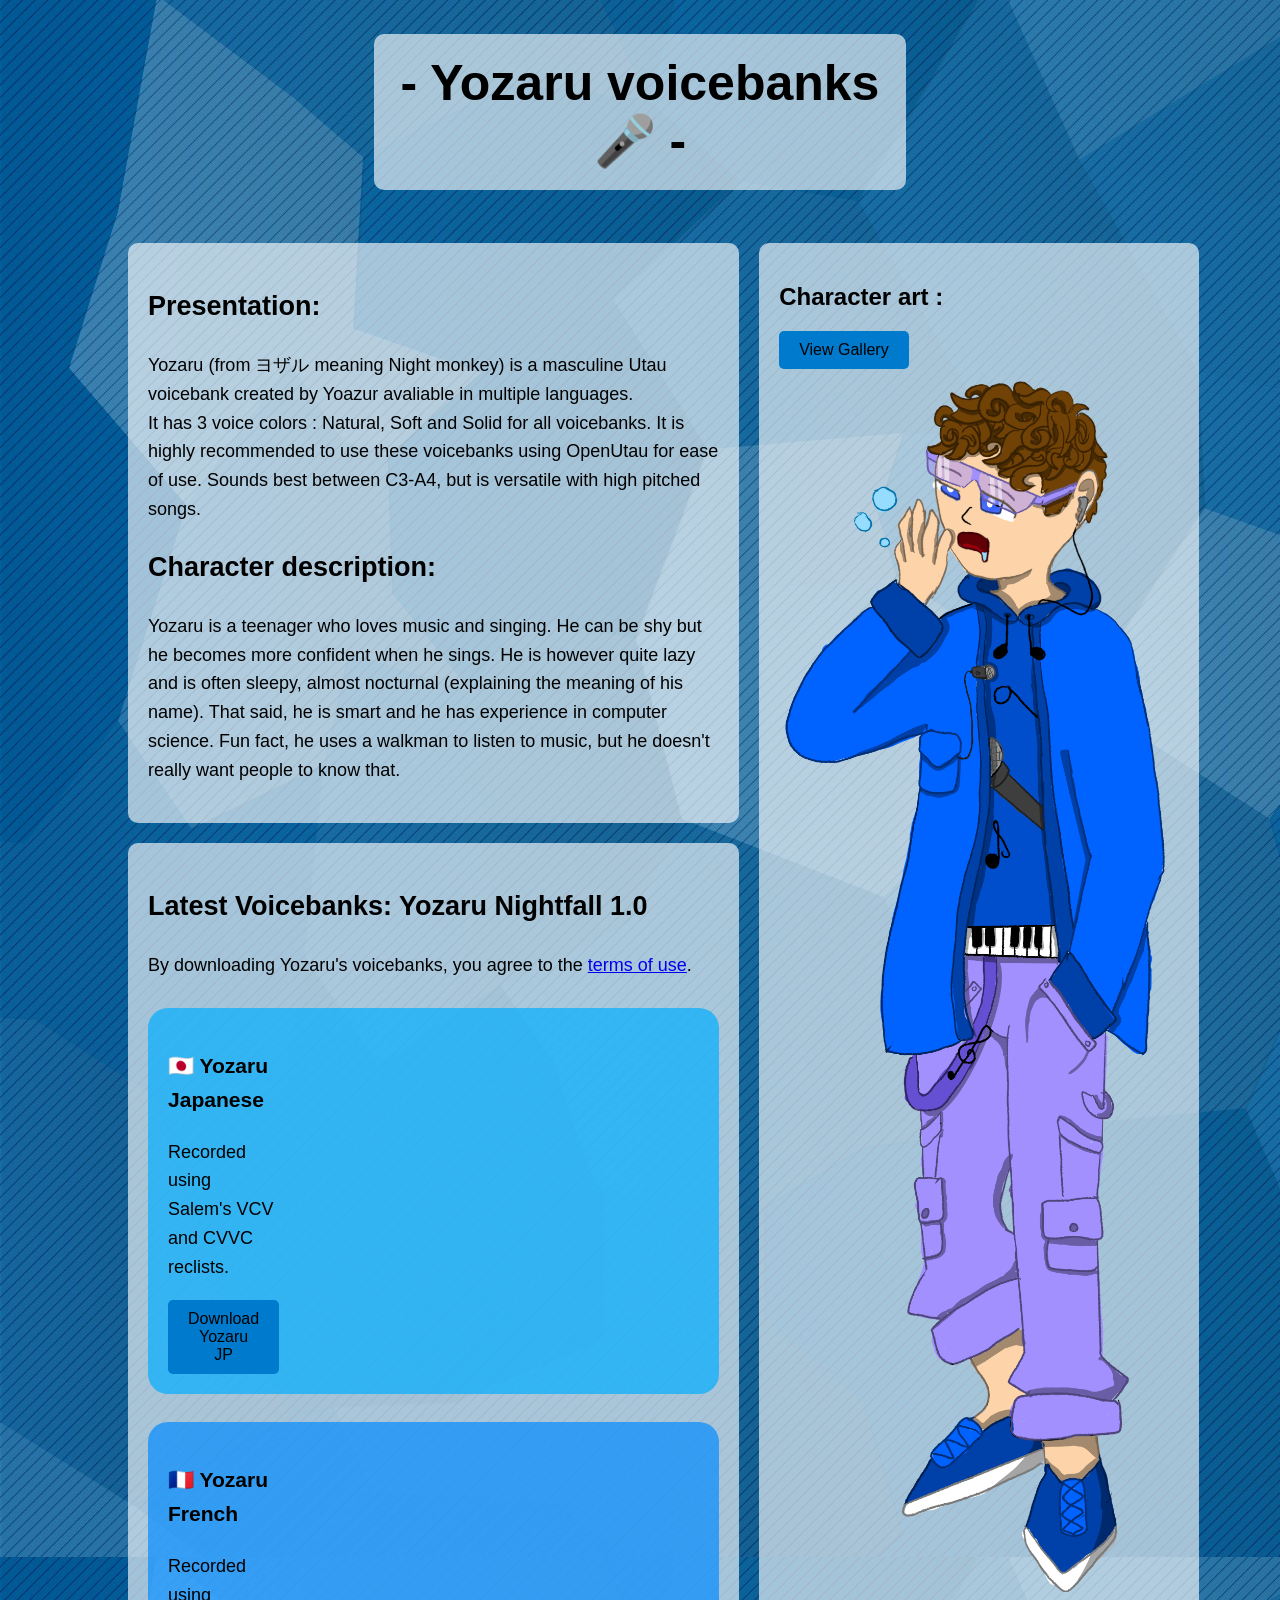
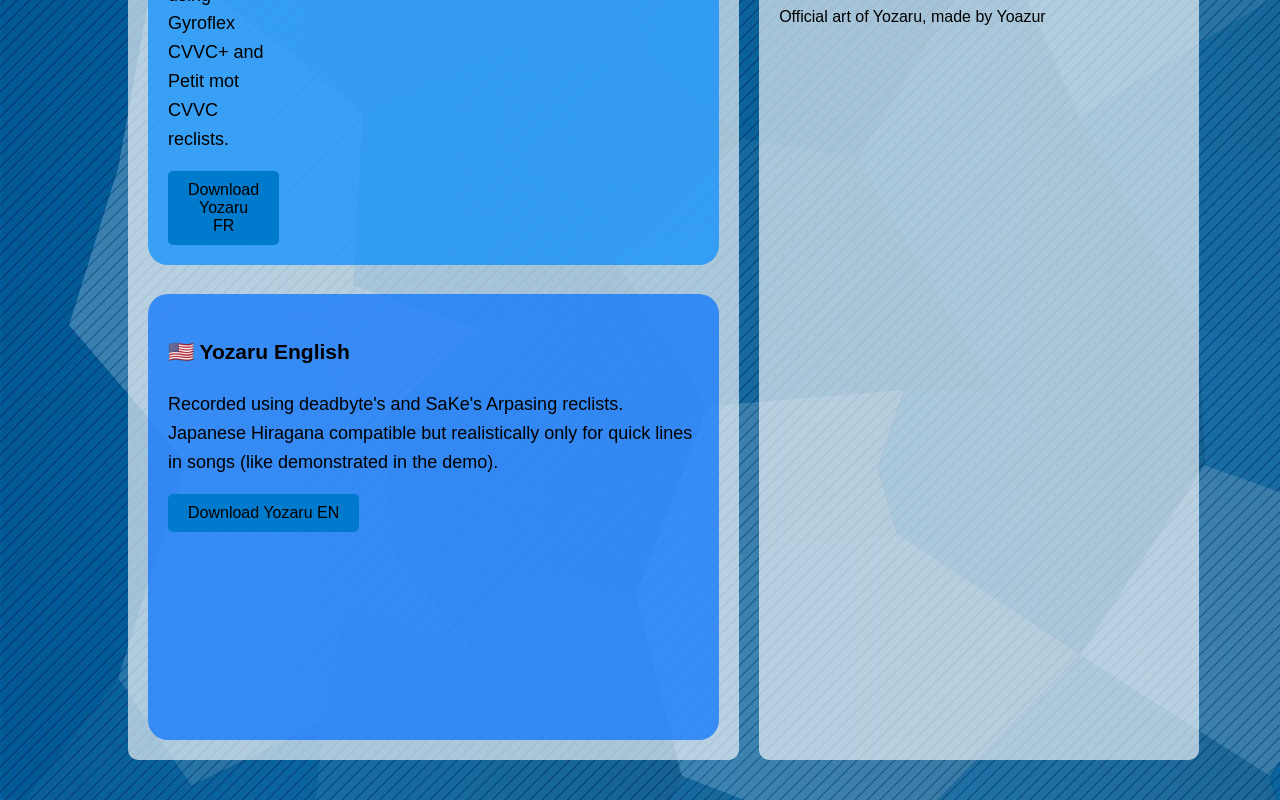
==== commit 4212b261: "ryjg" ====
--- a/index.html
+++ b/index.html
@@ -67,18 +67,20 @@
                     </div>
                 </div> <br>
                 <div class="EN">
-                    <h3> &#x1f1fa&#x1f1f8 Yozaru English</h3>
-                    <p>Recorded using deadbyte's and SaKe's Arpasing reclists. Japanese Hiragana compatible but
-                        realistically only for quick lines in songs (like demonstrated in the demo).
-                    </p>
-                    <a href="https://drive.google.com/file/d/1eNWpJjnKiKZNLQ32h7y1yiKehe2l4E7-/view?usp=sharing"><button>Download
-                            Yozaru EN</button></a>
-                </div><br>
-                <div>
-                    <iframe width="1449" height="815" src="https://www.youtube.com/embed/IvIbfmieSto"
-                        title="[UTAU COVER] LOVELY♥CAVITY -  ft. Yozaru | Voicebank release" frameborder="0"
-                        allow="accelerometer; autoplay; clipboard-write; encrypted-media; gyroscope; picture-in-picture; web-share"
-                        referrerpolicy="strict-origin-when-cross-origin" allowfullscreen></iframe>
+                    <div>
+                        <h3> &#x1f1fa&#x1f1f8 Yozaru English</h3>
+                        <p>Recorded using deadbyte's and SaKe's Arpasing reclists. Japanese Hiragana compatible but
+                            realistically only for quick lines in songs (like demonstrated in the demo).
+                        </p>
+                        <a href="https://drive.google.com/file/d/1eNWpJjnKiKZNLQ32h7y1yiKehe2l4E7-/view?usp=sharing"><button>Download
+                                Yozaru EN</button></a>
+                    </div><br>
+                    <div>
+                        <iframe width="1449" height="815" src="https://www.youtube.com/embed/IvIbfmieSto"
+                            title="[UTAU COVER] LOVELY♥CAVITY -  ft. Yozaru | Voicebank release" frameborder="0"
+                            allow="accelerometer; autoplay; clipboard-write; encrypted-media; gyroscope; picture-in-picture; web-share"
+                            referrerpolicy="strict-origin-when-cross-origin" allowfullscreen></iframe>
+                    </div>
                 </div>
             </div>
         </div>
